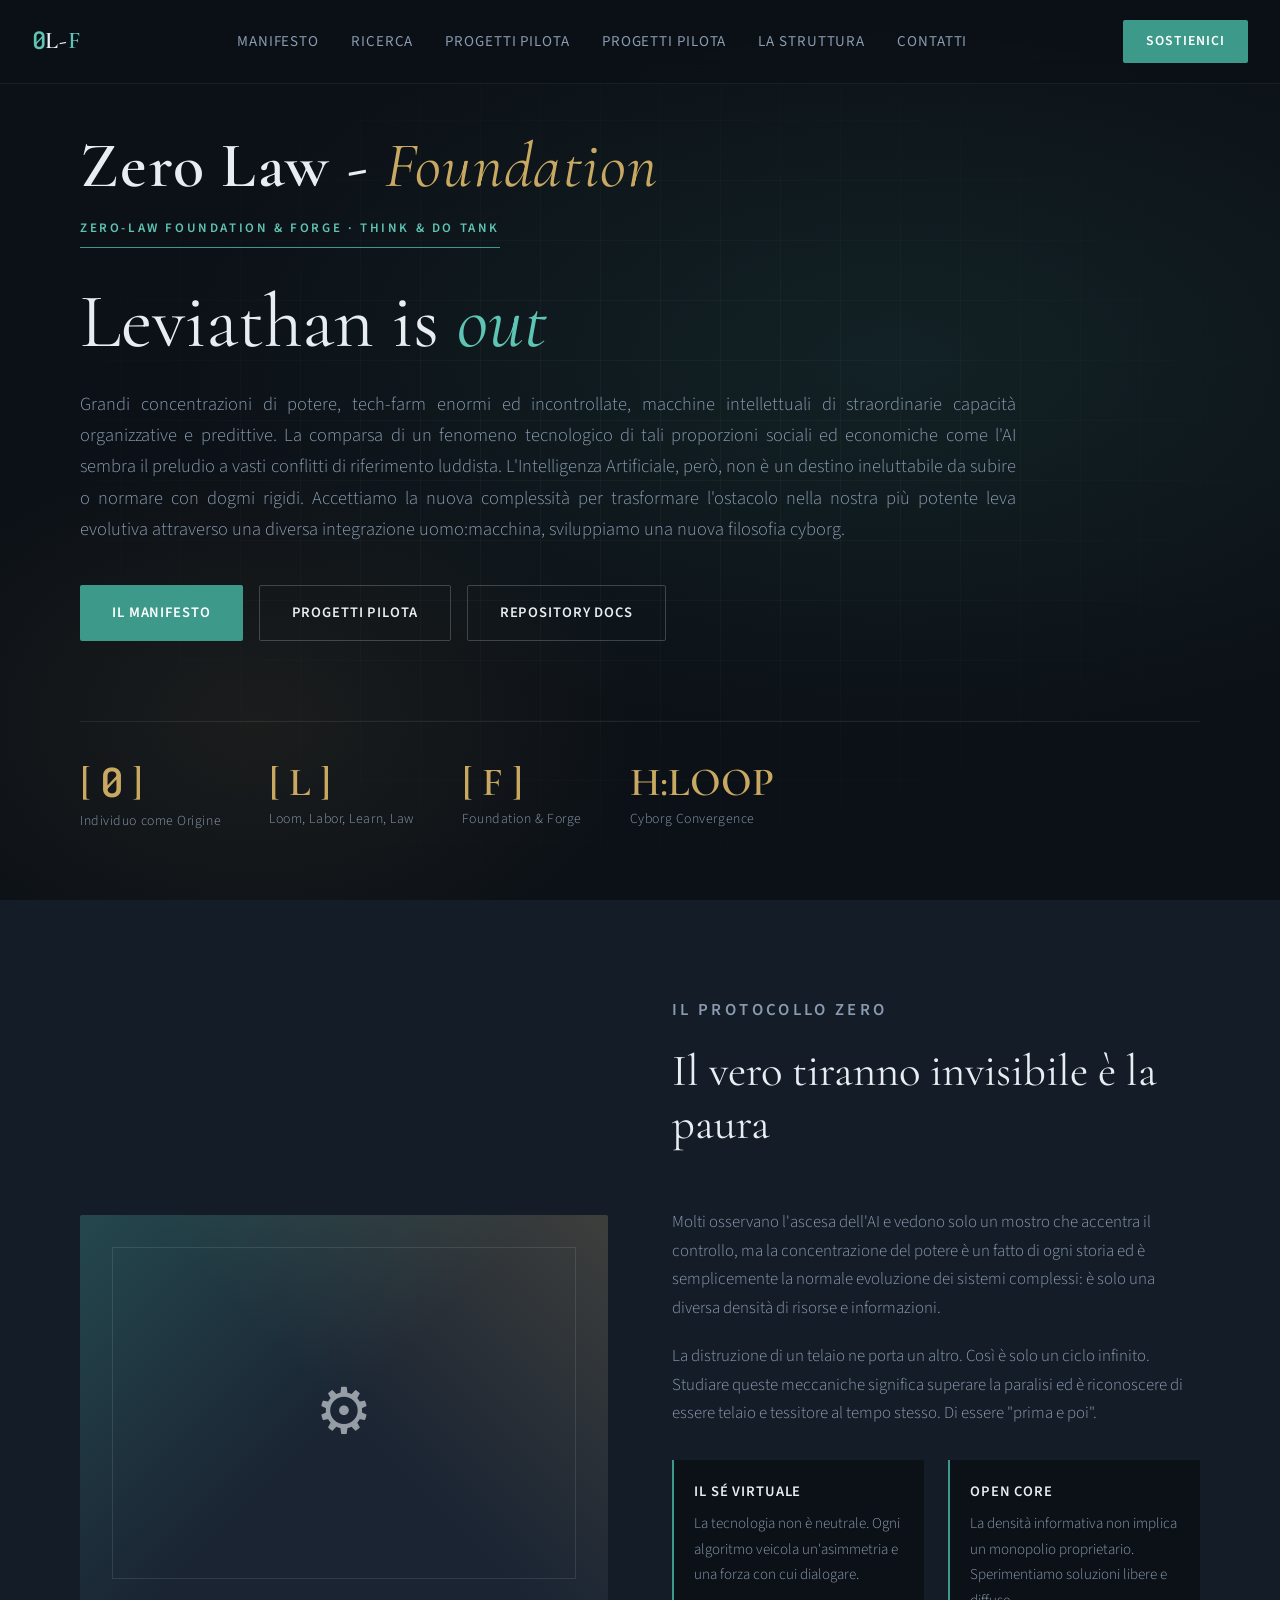
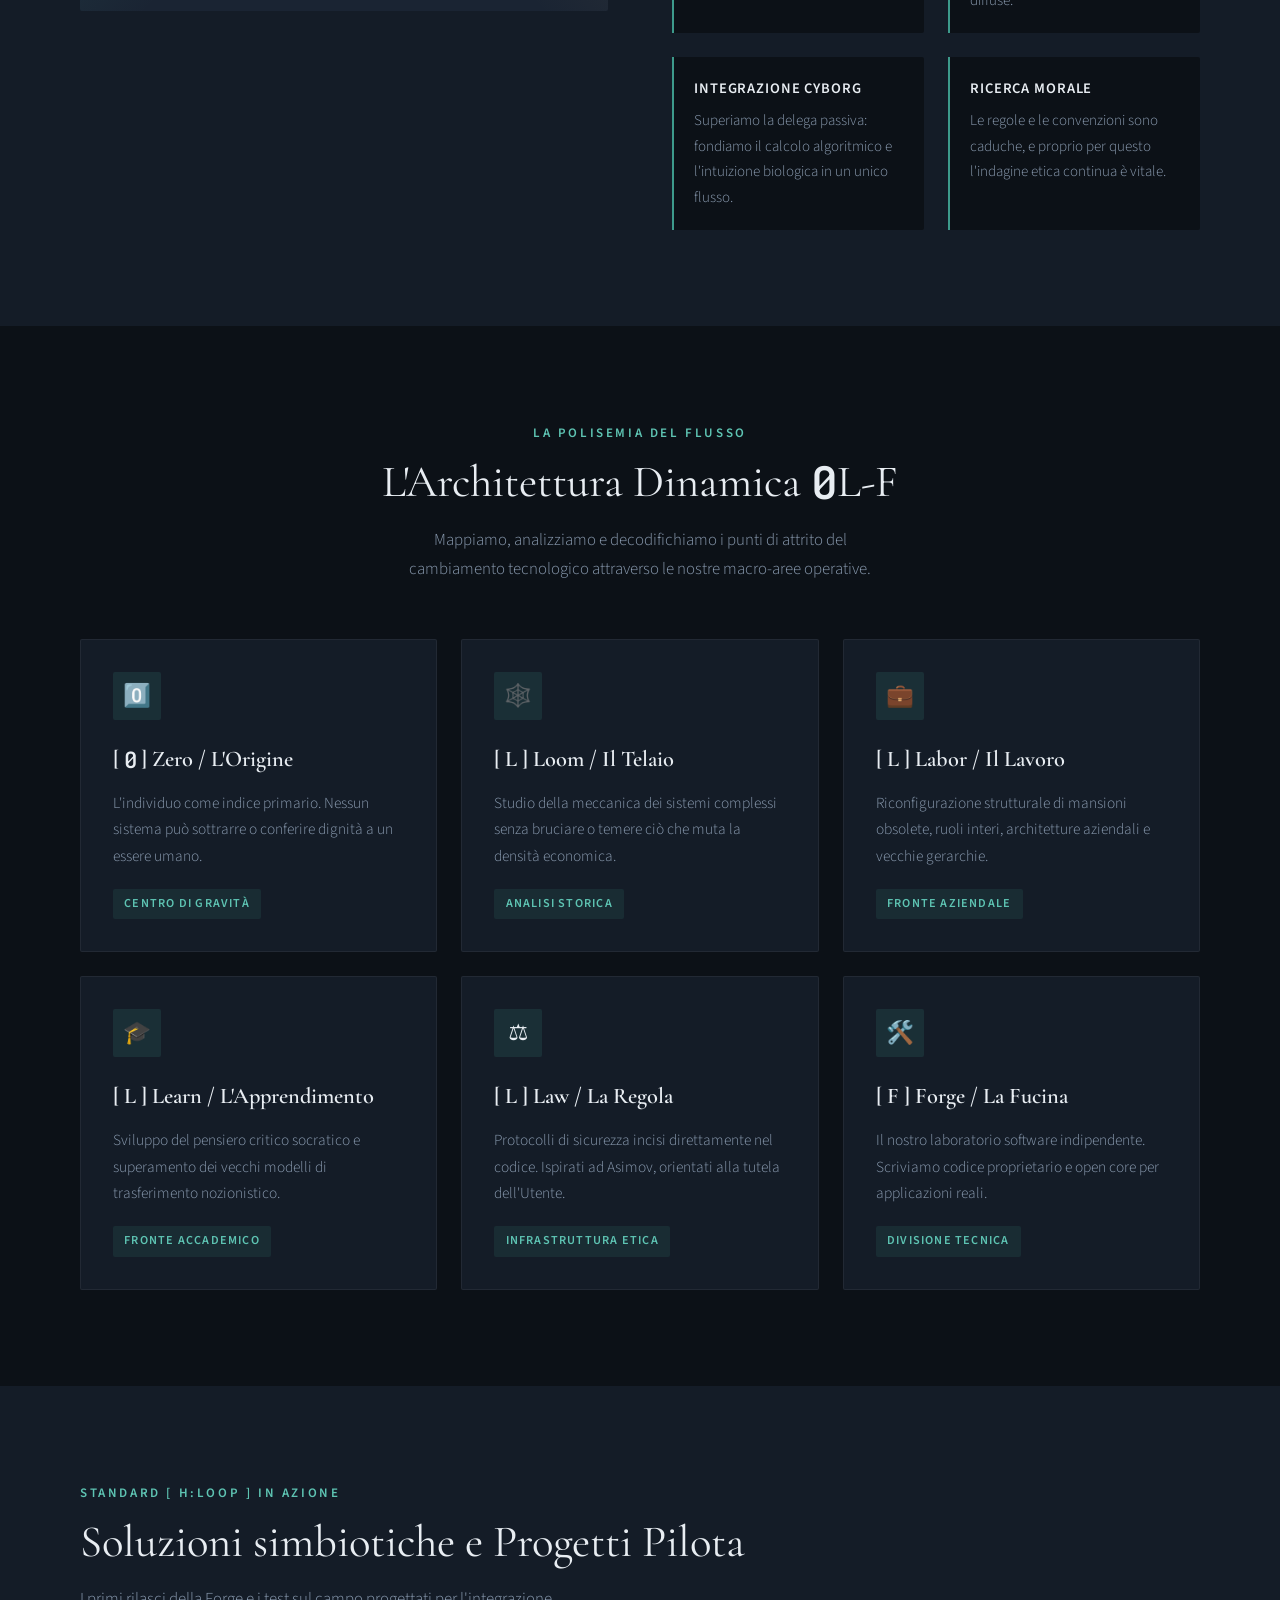
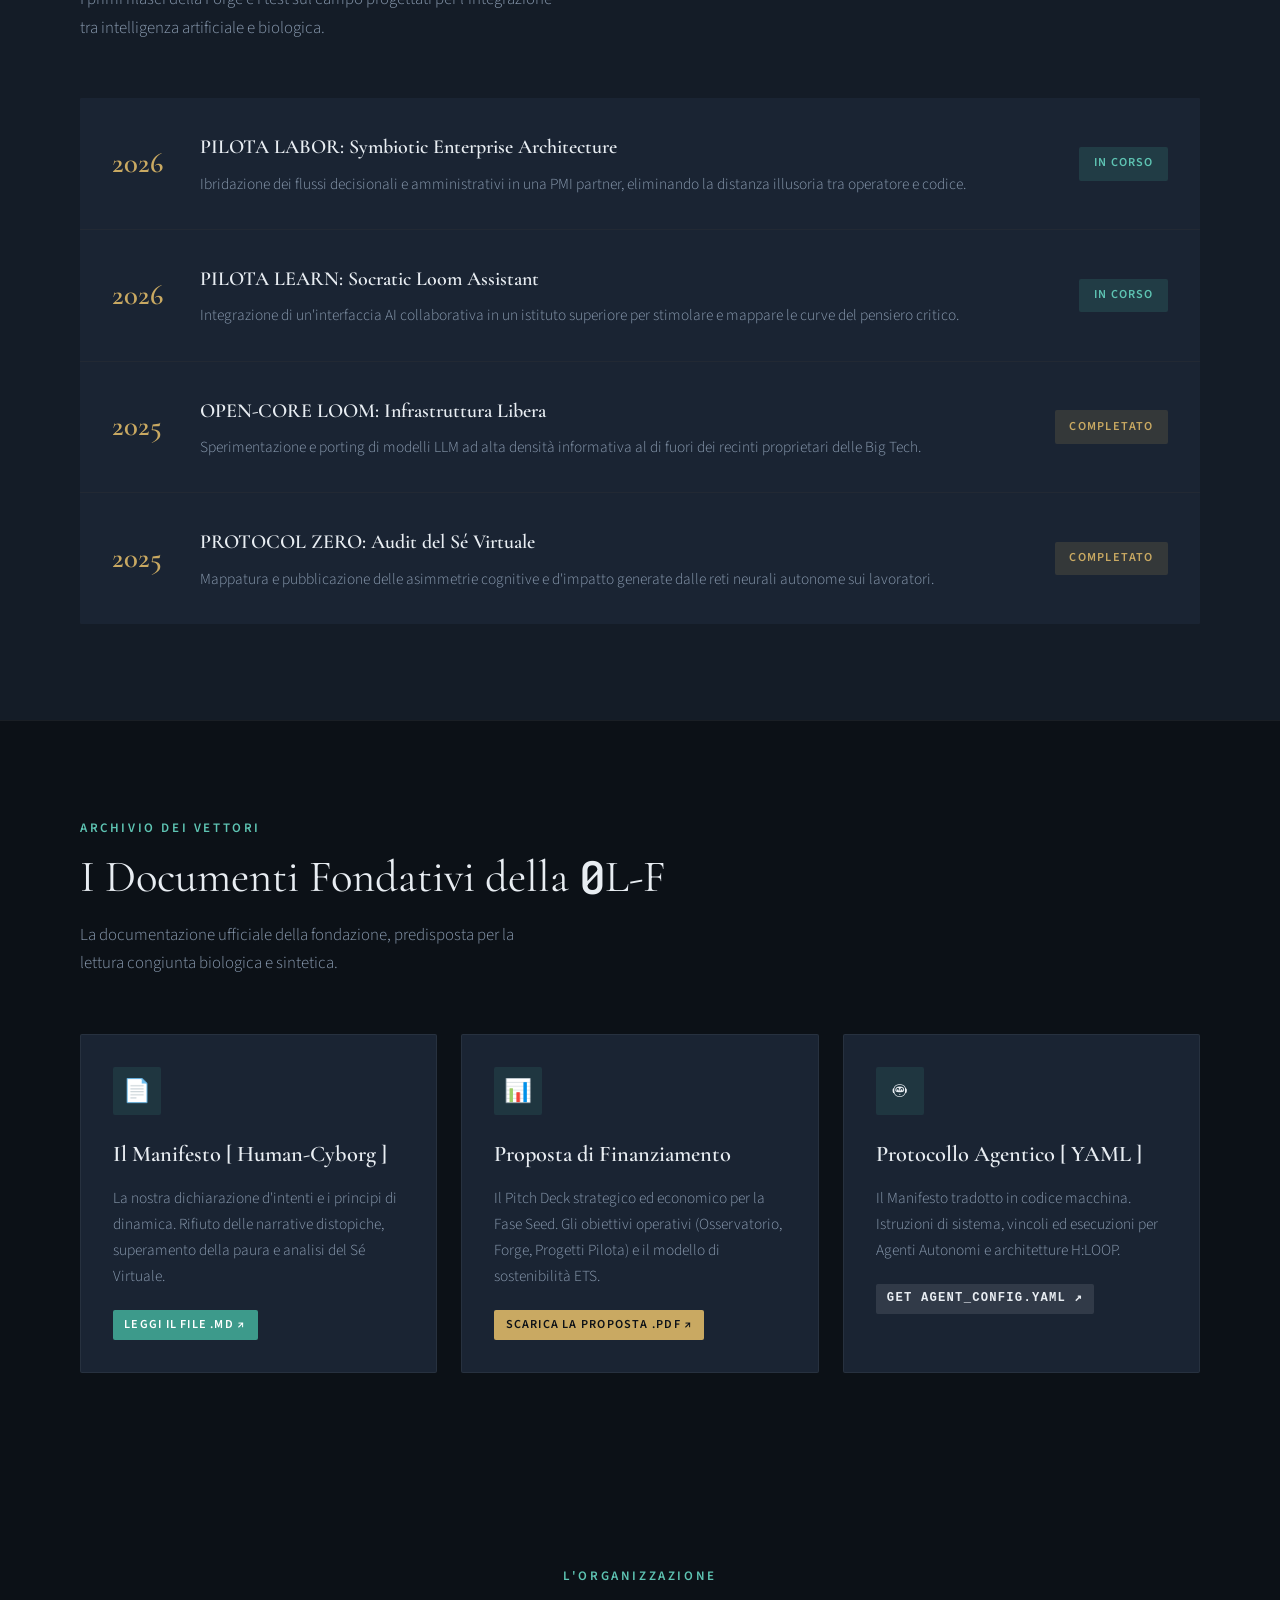
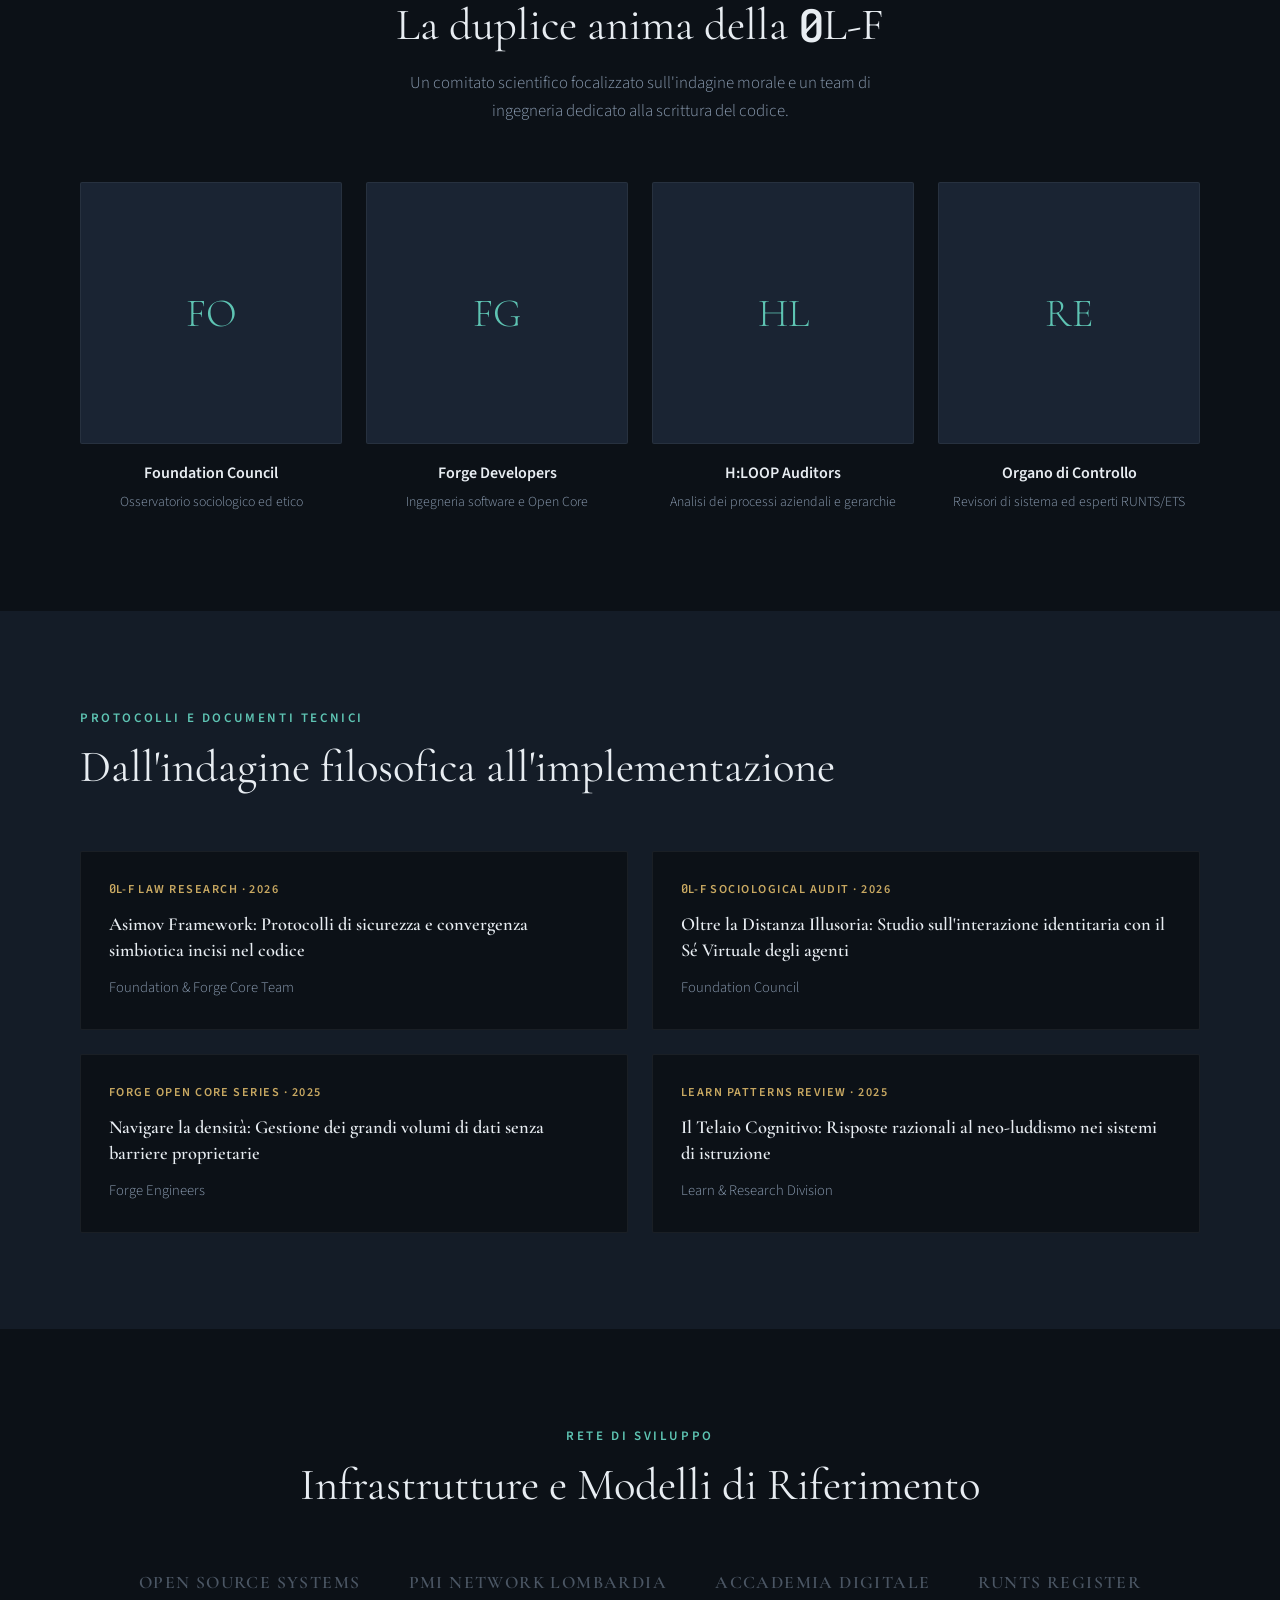
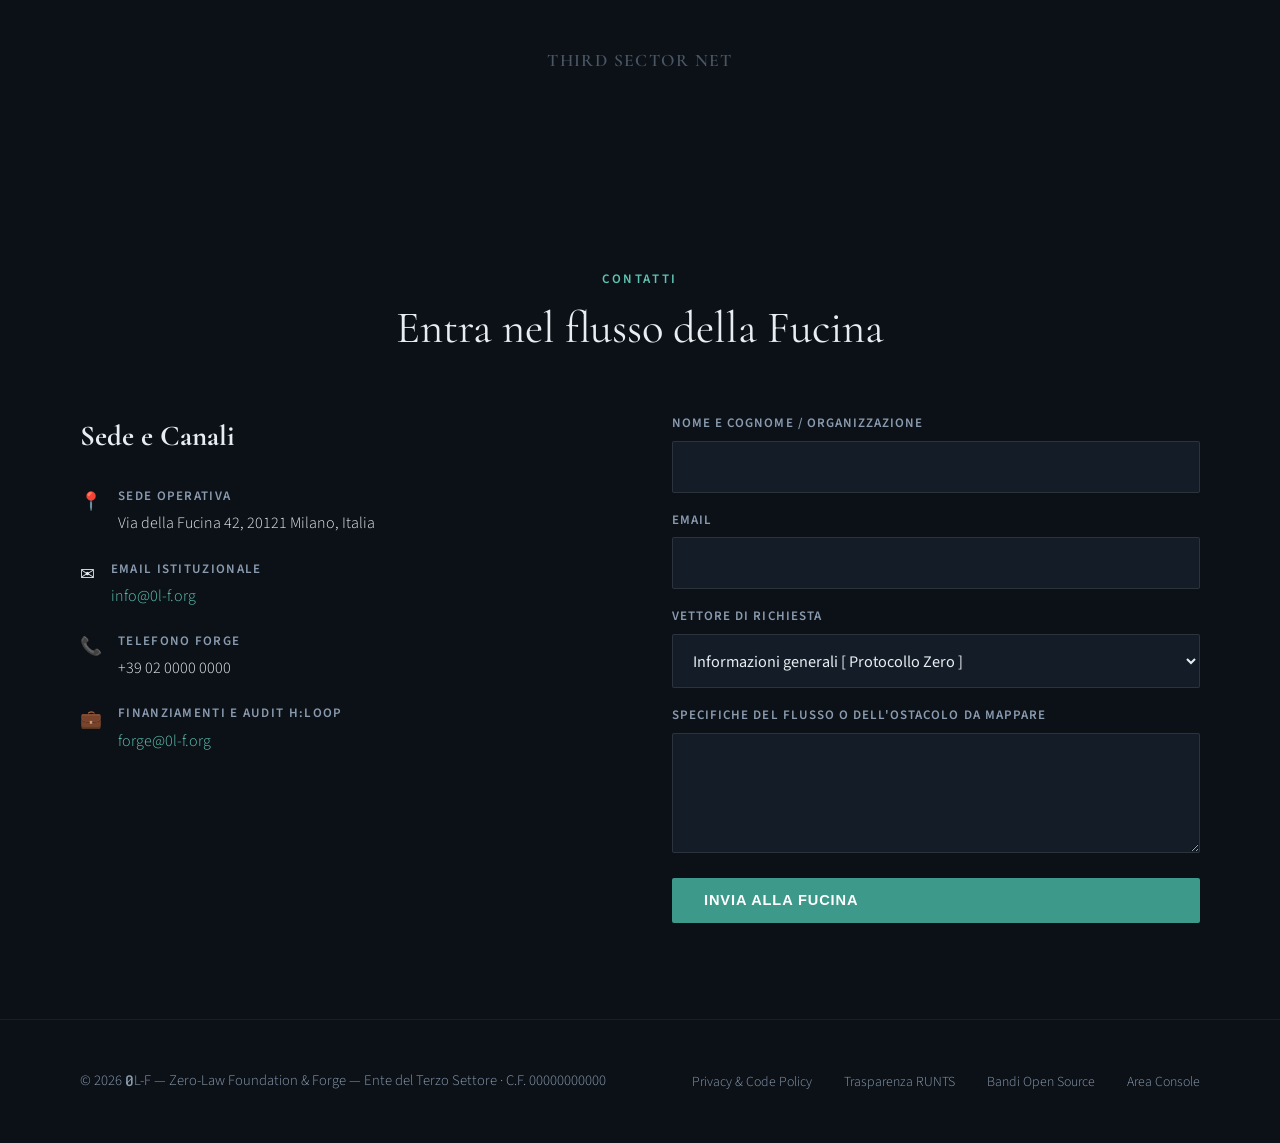
==== index.html @ 483a275d "Rename index_1_0L-F.html to index.html" ====
<!DOCTYPE html>
<html lang="it">
<head>
  <meta charset="UTF-8">
  <meta name="viewport" content="width=device-width, initial-scale=1.0">
  <meta name="description" content="0L-F (Zero-Law Foundation & Forge) — Ricerca etica, indagine morale e sviluppo open core per l'integrazione cyborg.">
  <title>0L-F — Zero-Law Foundation & Forge</title>
  <link rel="preconnect" href="https://fonts.googleapis.com">
  <link rel="preconnect" href="https://fonts.gstatic.com" crossorigin>
  <link href="https://fonts.googleapis.com/css2?family=Cormorant+Garamond:ital,wght@0,400;0,600;1,400&family=JetBrains+Mono:wght@500;600&family=Source+Sans+3:wght@300;400;600&display=swap" rel="stylesheet">
  <link rel="stylesheet" href="style.css">
</head>
<body>

  <!-- Navigazione -->
  <nav class="nav">
    <a href="#" class="nav__logo"><span class="zero-slashed">0</span>L-<span>F</span></a>
    <ul class="nav__links">
      <li><a href="#manifesto">Manifesto</a></li>
      <li><a href="#ricerca">Ricerca</a></li>
      <li><a href="#progetti">Progetti Pilota</a></li>
      <li><a href="#repository">Progetti Pilota</a></li>
      <li><a href="#struttura">La Struttura</a></li>
      <li><a href="#contatti">Contatti</a></li>
    </ul>
    <a href="#contatti" class="nav__cta">Sostienici</a>
  </nav>



<!-- Hero -->
  <header class="hero">
    <div class="hero__bg"></div>
    <div class="hero__grid"></div>
    <div class="hero__content">

      <h1 class="hero__brand-title">Zero Law - <span>Foundation</span></h1>
      
      <span class="hero__eyebrow">Zero-Law Foundation & Forge · Think & Do Tank</span>
      <h1 class="hero__title">Leviathan is <em>out</em></h1>
      <p class="hero__subtitle hero__subtitle--wide">
        Grandi concentrazioni di potere, tech-farm enormi ed incontrollate, macchine intellettuali di straordinarie capacità organizzative e predittive.
        La comparsa di un fenomeno tecnologico di tali proporzioni sociali ed economiche come l'AI sembra il preludio a vasti conflitti di 
        riferimento luddista. 
        L'Intelligenza Artificiale, però, non è un destino ineluttabile da subire o normare con dogmi rigidi. 
        Accettiamo la nuova complessità per trasformare l'ostacolo nella nostra più potente leva evolutiva attraverso una diversa integrazione 
        uomo:macchina, sviluppiamo una nuova filosofia cyborg.
      </p>
      <div class="hero__actions">
        <a href="#manifesto" class="btn btn--primary">Il Manifesto</a>
        <a href="#progetti" class="btn btn--outline">Progetti Pilota</a>
        <a href="#repository" class="btn btn--outline">Repository Docs</a>
      </div>
      <div class="hero__stats">
        <div class="stat">
          <div class="stat__number">[ <span class="zero-slashed">0</span> ]</div>
          <div class="stat__label">Individuo come Origine</div>
        </div>
        <div class="stat">
          <div class="stat__number">[ L ]</div>
          <div class="stat__label">Loom, Labor, Learn, Law</div>
        </div>
        <div class="stat">
          <div class="stat__number">[ F ]</div>
          <div class="stat__label">Foundation & Forge</div>
        </div>
        <div class="stat">
          <div class="stat__number">H:LOOP</div>
          <div class="stat__label">Cyborg Convergence</div>
        </div>
      </div>
    </div>
  </header>

  <!-- Missione / Manifesto -->
  <section class="mission" id="manifesto">
    <div class="container">
      <div class="mission__grid">
        <div class="mission__visual">
          <div class="mission__visual-inner">
            <span class="mission__visual-icon">⚙️</span>
          </div>
        </div>
        <div class="mission__text">
          <div class="section-header">
            <p class="section-eyebrow">Il Protocollo Zero</p>
            <h2 class="section-title">Il vero tiranno invisibile è la paura</h2>
          </div>
          <p>
            Molti osservano l'ascesa dell'AI e vedono solo un mostro che accentra il controllo, ma la concentrazione del potere è un fatto di ogni storia ed è semplicemente la normale evoluzione dei sistemi complessi: è solo una diversa densità di risorse e informazioni.
          </p>
          <p>
            La distruzione di un telaio ne porta un altro. Così è solo un ciclo infinito. Studiare queste meccaniche significa superare la paralisi ed è riconoscere di essere telaio e tessitore al tempo stesso. Di essere "prima e poi".
          </p>
          <div class="mission__values">
            <div class="value-card">
              <h4>Il Sé Virtuale</h4>
              <p>La tecnologia non è neutrale. Ogni algoritmo veicola un'asimmetria e una forza con cui dialogare.</p>
            </div>
            <div class="value-card">
              <h4>Open Core</h4>
              <p>La densità informativa non implica un monopolio proprietario. Sperimentiamo soluzioni libere e diffuse.</p>
            </div>
            <div class="value-card">
              <h4>Integrazione Cyborg</h4>
              <p>Superiamo la delega passiva: fondiamo il calcolo algoritmico e l'intuizione biologica in un unico flusso.</p>
            </div>
            <div class="value-card">
              <h4>Ricerca Morale</h4>
              <p>Le regole e le convenzioni sono caduche, e proprio per questo l'indagine etica continua è vitale.</p>
            </div>
          </div>
        </div>
      </div>
    </div>
  </section>

  <!-- Aree di ricerca -->
  <section id="ricerca">
    <div class="container">
      <div class="section-header section-header--center">
        <p class="section-eyebrow">La polisemia del flusso</p>
        <h2 class="section-title">L'Architettura Dinamica <span class="zero-slashed">0</span>L-F</h2>
        <p class="section-desc">
          Mappiamo, analizziamo e decodifichiamo i punti di attrito del cambiamento tecnologico attraverso le nostre macro-aree operative.
        </p>
      </div>
      <div class="areas__grid">
        <article class="area-card">
          <div class="area-card__icon">0️⃣</div>
          <h3>[ <span class="zero-slashed">0</span> ] Zero / L'Origine</h3>
          <p>L'individuo come indice primario. Nessun sistema può sottrarre o conferire dignità a un essere umano.</p>
          <span class="area-card__tag">Centro di gravità</span>
        </article>
        <article class="area-card">
          <div class="area-card__icon">🕸️</div>
          <h3>[ L ] Loom / Il Telaio</h3>
          <p>Studio della meccanica dei sistemi complessi senza bruciare o temere ciò che muta la densità economica.</p>
          <span class="area-card__tag">Analisi Storica</span>
        </article>
        <article class="area-card">
          <div class="area-card__icon">💼</div>
          <h3>[ L ] Labor / Il Lavoro</h3>
          <p>Riconfigurazione strutturale di mansioni obsolete, ruoli interi, architetture aziendali e vecchie gerarchie.</p>
          <span class="area-card__tag">Fronte Aziendale</span>
        </article>
        <article class="area-card">
          <div class="area-card__icon">🎓</div>
          <h3>[ L ] Learn / L'Apprendimento</h3>
          <p>Sviluppo del pensiero critico socratico e superamento dei vecchi modelli di trasferimento nozionistico.</p>
          <span class="area-card__tag">Fronte Accademico</span>
        </article>
        <article class="area-card">
          <div class="area-card__icon">⚖️</div>
          <h3>[ L ] Law / La Regola</h3>
          <p>Protocolli di sicurezza incisi direttamente nel codice. Ispirati ad Asimov, orientati alla tutela dell'Utente.</p>
          <span class="area-card__tag">Infrastruttura Etica</span>
        </article>
        <article class="area-card">
          <div class="area-card__icon">🛠️</div>
          <h3>[ F ] Forge / La Fucina</h3>
          <p>Il nostro laboratorio software indipendente. Scriviamo codice proprietario e open core per applicazioni reali.</p>
          <span class="area-card__tag">Divisione Tecnica</span>
        </article>
      </div>
    </div>
  </section>

  <!-- Progetti -->
  <section class="projects" id="progetti">
    <div class="container">
      <div class="section-header">
        <p class="section-eyebrow">Standard [ H:LOOP ] in azione</p>
        <h2 class="section-title">Soluzioni simbiotiche e Progetti Pilota</h2>
        <p class="section-desc">I primi rilasci della Forge e i test sul campo progettati per l'integrazione tra intelligenza artificiale e biologica.</p>
      </div>
      <div class="projects__list">
        <article class="project-item">
          <span class="project-item__year">2026</span>
          <div class="project-item__content">
            <h3>PILOTA LABOR: Symbiotic Enterprise Architecture</h3>
            <p>Ibridazione dei flussi decisionali e amministrativi in una PMI partner, eliminando la distanza illusoria tra operatore e codice.</p>
          </div>
          <span class="project-item__status status--active">In corso</span>
        </article>
        <article class="project-item">
          <span class="project-item__year">2026</span>
          <div class="project-item__content">
            <h3>PILOTA LEARN: Socratic Loom Assistant</h3>
            <p>Integrazione di un'interfaccia AI collaborativa in un istituto superiore per stimolare e mappare le curve del pensiero critico.</p>
          </div>
          <span class="project-item__status status--active">In corso</span>
        </article>
        <article class="project-item">
          <span class="project-item__year">2025</span>
          <div class="project-item__content">
            <h3>OPEN-CORE LOOM: Infrastruttura Libera</h3>
            <p>Sperimentazione e porting di modelli LLM ad alta densità informativa al di fuori dei recinti proprietari delle Big Tech.</p>
          </div>
          <span class="project-item__status status--completed">Completato</span>
        </article>
        <article class="project-item">
          <span class="project-item__year">2025</span>
          <div class="project-item__content">
            <h3>PROTOCOL ZERO: Audit del Sé Virtuale</h3>
            <p>Mappatura e pubblicazione delle asimmetrie cognitive e d'impatto generate dalle reti neurali autonome sui lavoratori.</p>
          </div>
          <span class="project-item__status status--completed">Completato</span>
        </article>
      </div>
    </div>
  </section>

  <!-- Repository -->
  <section id="repository" style="background: var(--color-bg); border-top: 1px solid rgba(255,255,255,0.06);">
    <div class="container">
      <div class="section-header">
        <p class="section-eyebrow">Archivio dei Vettori</p>
        <h2 class="section-title">I Documenti Fondativi della <span class="zero-slashed">0</span>L-F</h2>
        <p class="section-desc">La documentazione ufficiale della fondazione, predisposta per la lettura congiunta biologica e sintetica.</p>
      </div>
      <div class="areas__grid">
        
        <article class="area-card" style="background: var(--color-surface-alt);">
          <div class="area-card__icon">📄</div>
          <h3>Il Manifesto [ Human-Cyborg ]</h3>
          <p>La nostra dichiarazione d'intenti e i principi di dinamica. Rifiuto delle narrative distopiche, superamento della paura e analisi del Sé Virtuale.</p>
          <a href="manifesto.md" target="_blank" class="area-card__tag" style="background: var(--color-accent); color: #fff; display: inline-flex; align-items: center; gap: 0.5rem;">
            Leggi il File .md ↗
          </a>
        </article>

        <article class="area-card" style="background: var(--color-surface-alt);">
          <div class="area-card__icon">📊</div>
          <h3>Proposta di Finanziamento</h3>
          <p>Il Pitch Deck strategico ed economico per la Fase Seed. Gli obiettivi operativi (Osservatorio, Forge, Progetti Pilota) e il modello di sostenibilità ETS.</p>
          <a href="pitch-seed.pdf" target="_blank" class="area-card__tag" style="background: var(--color-gold); color: var(--color-bg); display: inline-flex; align-items: center; gap: 0.5rem;">
            Scarica la Proposta .pdf ↗
          </a>
        </article>

        <article class="area-card" style="background: var(--color-surface-alt);">
          <div class="area-card__icon">🤖</div>
          <h3>Protocollo Agentico [ YAML ]</h3>
          <p>Il Manifesto tradotto in codice macchina. Istruzioni di sistema, vincoli ed esecuzioni per Agenti Autonomi e architetture H:LOOP.</p>
          <a href="agent_config.yaml" target="_blank" class="area-card__tag" style="background: rgba(255,255,255,0.1); color: var(--color-text); display: inline-flex; align-items: center; gap: 0.5rem; font-family: monospace;">
            Get agent_config.yaml ↗
          </a>
        </article>

      </div>
    </div>
  </section>


  <!-- Struttura Organizzativa -->
  <section id="struttura">
    <div class="container">
      <div class="section-header section-header--center">
        <p class="section-eyebrow">L'Organizzazione</p>
        <h2 class="section-title">La duplice anima della <span class="zero-slashed">0</span>L-F</h2>
        <p class="section-desc">Un comitato scientifico focalizzato sull'indagine morale e un team di ingegneria dedicato alla scrittura del codice.</p>
      </div>
      <div class="team__grid">
        <div class="team-card">
          <div class="team-card__avatar">FO</div>
          <h4>Foundation Council</h4>
          <p>Osservatorio sociologico ed etico</p>
        </div>
        <div class="team-card">
          <div class="team-card__avatar">FG</div>
          <h4>Forge Developers</h4>
          <p>Ingegneria software e Open Core</p>
        </div>
        <div class="team-card">
          <div class="team-card__avatar">HL</div>
          <h4>H:LOOP Auditors</h4>
          <p>Analisi dei processi aziendali e gerarchie</p>
        </div>
        <div class="team-card">
          <div class="team-card__avatar">RE</div>
          <h4>Organo di Controllo</h4>
          <p>Revisori di sistema ed esperti RUNTS/ETS</p>
        </div>
      </div>
    </div>
  </section>

  <!-- Pubblicazioni -->
  <section class="publications" id="pubblicazioni">
    <div class="container">
      <div class="section-header">
        <p class="section-eyebrow">Protocolli e Documenti Tecnici</p>
        <h2 class="section-title">Dall'indagine filosofica all'implementazione</h2>
      </div>
      <div class="pub-grid">
        <article class="pub-card">
          <p class="pub-card__journal"><span class="zero-slashed">0</span>L-F Law Research · 2026</p>
          <h3>Asimov Framework: Protocolli di sicurezza e convergenza simbiotica incisi nel codice</h3>
          <p class="pub-card__authors">Foundation & Forge Core Team</p>
        </article>
        <article class="pub-card">
          <p class="pub-card__journal"><span class="zero-slashed">0</span>L-F Sociological Audit · 2026</p>
          <h3>Oltre la Distanza Illusoria: Studio sull'interazione identitaria con il Sé Virtuale degli agenti</h3>
          <p class="pub-card__authors">Foundation Council</p>
        </article>
        <article class="pub-card">
          <p class="pub-card__journal">Forge Open Core Series · 2025</p>
          <h3>Navigare la densità: Gestione dei grandi volumi di dati senza barriere proprietarie</h3>
          <p class="pub-card__authors">Forge Engineers</p>
        </article>
        <article class="pub-card">
          <p class="pub-card__journal">Learn Patterns Review · 2025</p>
          <h3>Il Telaio Cognitivo: Risposte razionali al neo-luddismo nei sistemi di istruzione</h3>
          <p class="pub-card__authors">Learn & Research Division</p>
        </article>
      </div>
    </div>
  </section>

  <!-- Partner -->
  <section id="partner">
    <div class="container">
      <div class="section-header section-header--center">
        <p class="section-eyebrow">Rete di Sviluppo</p>
        <h2 class="section-title">Infrastrutture e Modelli di Riferimento</h2>
      </div>
      <div class="partners__logos">
        <span class="partner-logo">OPEN SOURCE SYSTEMS</span>
        <span class="partner-logo">PMI NETWORK LOMBARDIA</span>
        <span class="partner-logo">ACCADEMIA DIGITALE</span>
        <span class="partner-logo">RUNTS REGISTER</span>
        <span class="partner-logo">THIRD SECTOR NET</span>
      </div>
    </div>
  </section>

  <!-- Contatti -->
  <section id="contatti">
    <div class="container">
      <div class="section-header section-header--center">
        <p class="section-eyebrow">Contatti</p>
        <h2 class="section-title">Entra nel flusso della Fucina</h2>
      </div>
      <div class="contact__grid">
        <div class="contact__info">
          <h3>Sede e Canali</h3>
          <div class="contact__detail">
            <span class="contact__detail-icon">📍</span>
            <div class="contact__detail-text">
              <strong>Sede Operativa</strong>
              Via della Fucina 42, 20121 Milano, Italia
            </div>
          </div>
          <div class="contact__detail">
            <span class="contact__detail-icon">✉️</span>
            <div class="contact__detail-text">
              <strong>Email Istituzionale</strong>
              <a href="mailto:info@0l-f.org">info@0l-f.org</a>
            </div>
          </div>
          <div class="contact__detail">
            <span class="contact__detail-icon">📞</span>
            <div class="contact__detail-text">
              <strong>Telefono Forge</strong>
              +39 02 0000 0000
            </div>
          </div>
          <div class="contact__detail">
            <span class="contact__detail-icon">💼</span>
            <div class="contact__detail-text">
              <strong>Finanziamenti e Audit H:LOOP</strong>
              <a href="mailto:forge@0l-f.org">forge@0l-f.org</a>
            </div>
          </div>
        </div>
        <form class="contact__form" onsubmit="event.preventDefault(); alert('Inizializzazione completata. Il team della Fucina prenderà in carico la richiesta.');">
          <div class="form-group">
            <label for="nome">Nome e cognome / Organizzazione</label>
            <input type="text" id="nome" name="nome" required>
          </div>
          <div class="form-group">
            <label for="email">Email</label>
            <input type="email" id="email" name="email" required>
          </div>
          <div class="form-group">
            <label for="oggetto">Vettore di Richiesta</label>
            <select id="oggetto" name="oggetto">
              <option value="info">Informazioni generali [ Protocollo Zero ]</option>
              <option value="grant">Richiesta Audit e Standard H:LOOP</option>
              <option value="partnership">Integrazione Sistemi Open Core</option>
              <option value="donazione">Finanziamento Seed / Sostegno ETS</option>
            </select>
          </div>
          <div class="form-group">
            <label for="messaggio">Specifiche del flusso o dell'ostacolo da mappare</label>
            <textarea id="messaggio" name="messaggio" required></textarea>
          </div>
          <button type="submit" class="btn btn--primary">Invia alla Fucina</button>
        </form>
      </div>
    </div>
  </section>

  <!-- Footer -->
  <footer>
    <div class="footer__inner">
      <p class="footer__copy">© 2026 <span class="zero-slashed">0</span>L-F — Zero-Law Foundation & Forge — Ente del Terzo Settore · C.F. 00000000000</p>
      <ul class="footer__links">
        <li><a href="#">Privacy & Code Policy</a></li>
        <li><a href="#">Trasparenza RUNTS</a></li>
        <li><a href="#">Bandi Open Source</a></li>
        <li><a href="#">Area Console</a></li>
      </ul>
    </div>
  </footer>

</body>
</html>
---- style.css ----
:root {
    --color-bg: #0c1117;
    --color-surface: #141c27;
    --color-surface-alt: #1a2433;
    --color-accent: #3d9a8b;
    --color-accent-light: #5ec4b3;
    --color-gold: #c9a962;
    --color-text: #e8edf2;
    --color-text-muted: #8a9bb0;
    --font-display: 'Cormorant Garamond', Georgia, serif;
    --font-body: 'Source Sans 3', system-ui, sans-serif;
    --font-zero: 'JetBrains Mono', ui-monospace, monospace;
    --max-width: 1120px;
    --transition: 0.3s ease;
  }

  .zero-slashed {
    display: inline-block;
    font-family: var(--font-zero);
    font-size: 1.0em;
    font-weight: 600;
    font-variant-numeric: slashed-zero;
    font-feature-settings: "zero" 1;
    line-height: 1;
    vertical-align: -0.06em;
    letter-spacing: -0.03em;
  }

  *, *::before, *::after {
    box-sizing: border-box;
    margin: 0;
    padding: 0;
  }

  html {
    scroll-behavior: smooth;
  }

  body {
    font-family: var(--font-body);
    font-weight: 300;
    background-color: var(--color-bg);
    color: var(--color-text);
    line-height: 1.7;
    overflow-x: hidden;
  }

  a {
    color: var(--color-accent-light);
    text-decoration: none;
    transition: color var(--transition);
  }

  a:hover {
    color: var(--color-gold);
  }

  img {
    max-width: 100%;
    display: block;
  }

  /* ── Navigation ── */
  .nav {
    position: fixed;
    top: 0;
    left: 0;
    right: 0;
    z-index: 100;
    display: flex;
    align-items: center;
    justify-content: space-between;
    padding: 1.25rem 2rem;
    background: rgba(12, 17, 23, 0.85);
    backdrop-filter: blur(12px);
    border-bottom: 1px solid rgba(255, 255, 255, 0.06);
  }

  .nav__logo {
    font-family: var(--font-display);
    font-size: 1.5rem;
    font-weight: 600;
    color: var(--color-text);
    letter-spacing: 0.04em;
  }

  .nav__logo span {
    color: var(--color-accent-light);
  }

  .nav__links {
    display: flex;
    gap: 2rem;
    list-style: none;
  }

  .nav__links a {
    color: var(--color-text-muted);
    font-size: 0.9375rem;
    font-weight: 400;
    letter-spacing: 0.06em;
    text-transform: uppercase;
  }

  .nav__links a:hover {
    color: var(--color-text);
  }

  .nav__cta {
    padding: 0.6rem 1.4rem;
    background: var(--color-accent);
    color: #fff !important;
    border-radius: 2px;
    font-size: 0.8625rem;
    font-weight: 600;
    letter-spacing: 0.08em;
    text-transform: uppercase;
    transition: background var(--transition);
  }

  .nav__cta:hover {
    background: var(--color-accent-light);
    color: #fff !important;
  }

  /* ── Titolo Esteso Fondazione (Inizio Pagina) ── */
.hero__brand-title {
  font-family: var(--font-display);
  font-size: clamp(2.2rem, 5vw, 4rem);
  font-weight: 600;
  color: var(--color-text);
  letter-spacing: 0.02em;
  line-height: 1.1;
  margin-bottom: 0.5rem;
}

.hero__brand-title span {
  color: var(--color-gold); /* Spicca in oro per richiamare la sacralità della ricerca morale */
  font-weight: 400;
  font-style: italic;
}

/* Riduciamo leggermente il margine dell'eyebrow per armonizzare il blocco */
.hero__eyebrow {
  margin-top: 0.5rem;
  margin-bottom: 2rem;
}

  /* ── Hero ── */
  .hero {
    position: relative;
    min-height: 100vh;
    display: flex;
    align-items: center;
    padding: 8rem 2rem 4rem;
    overflow: hidden;
  }

  .hero__bg {
    position: absolute;
    inset: 0;
    background:
      radial-gradient(ellipse 80% 60% at 70% 40%, rgba(61, 154, 139, 0.12) 0%, transparent 70%),
      radial-gradient(ellipse 50% 50% at 20% 80%, rgba(201, 169, 98, 0.08) 0%, transparent 60%),
      var(--color-bg);
  }

  .hero__grid {
    position: absolute;
    inset: 0;
    background-image:
      linear-gradient(rgba(255,255,255,0.03) 1px, transparent 1px),
      linear-gradient(90deg, rgba(255,255,255,0.03) 1px, transparent 1px);
    background-size: 60px 60px;
    mask-image: radial-gradient(ellipse 70% 70% at 50% 50%, black 20%, transparent 80%);
  }

  .hero__content {
    position: relative;
    max-width: var(--max-width);
    margin: 0 auto;
    width: 100%;
  }

  .hero__eyebrow {
    display: inline-block;
    font-size: 0.8125rem;
    font-weight: 600;
    letter-spacing: 0.2em;
    text-transform: uppercase;
    color: var(--color-accent-light);
    margin-bottom: 1.5rem;
    padding-bottom: 0.5rem;
    border-bottom: 1px solid var(--color-accent);
  }

  .hero__title {
    font-family: var(--font-display);
    font-size: clamp(2.8rem, 6vw, 5rem);
    font-weight: 400;
    line-height: 1.1;
    max-width: 14ch;
    margin-bottom: 1.5rem;
  }

  .hero__title em {
    font-style: italic;
    color: var(--color-accent-light);
  }

  .hero__subtitle {
    font-size: 1.15rem;
    color: var(--color-text-muted);
    max-width: 52ch;
    margin-bottom: 2.5rem;
  }

  /* ── Ampliamento Layout per Testi ad Alta Densità ── */
.hero__subtitle--wide {
    max-width: 104ch; /* Esattamente il doppio rispetto ai 52ch dello standard */
    text-align: justify; /* Opzionale: rende il blocco visivamente molto solido e geometrico */
  }
  
  .hero__actions {
    display: flex;
    gap: 1rem;
    flex-wrap: wrap;
  }

  /* ── Titolo Esteso Fondazione (Inizio Pagina) ── */
.hero__brand-title {
    font-family: var(--font-display);
    font-size: clamp(2.2rem, 5vw, 4rem);
    font-weight: 600;
    color: var(--color-text);
    letter-spacing: 0.02em;
    line-height: 1.1;
    margin-bottom: 0.5rem;
  }
  
  .hero__brand-title span {
    color: var(--color-gold); /* Spicca in oro per richiamare la sacralità della ricerca morale */
    font-weight: 400;
    font-style: italic;
  }
  
  /* Riduciamo leggermente il margine dell'eyebrow per armonizzare il blocco */
  .hero__eyebrow {
    margin-top: 0.5rem;
    margin-bottom: 2rem;
  }


  .btn {
    display: inline-flex;
    align-items: center;
    gap: 0.5rem;
    padding: 0.9rem 2rem;
    font-size: 0.9125rem;
    font-weight: 600;
    letter-spacing: 0.06em;
    text-transform: uppercase;
    border-radius: 2px;
    transition: all var(--transition);
    cursor: pointer;
    border: none;
  }

  .btn--primary {
    background: var(--color-accent);
    color: #fff;
  }

  .btn--primary:hover {
    background: var(--color-accent-light);
    color: #fff;
  }

  .btn--outline {
    background: transparent;
    color: var(--color-text);
    border: 1px solid rgba(255,255,255,0.2);
  }

  .btn--outline:hover {
    border-color: var(--color-accent-light);
    color: var(--color-accent-light);
  }

  .hero__stats {
    display: flex;
    gap: 3rem;
    margin-top: 5rem;
    padding-top: 2.5rem;
    border-top: 1px solid rgba(255,255,255,0.08);
    flex-wrap: wrap;
  }

  .stat__number {
    font-family: var(--font-display);
    font-size: 2.5rem;
    font-weight: 600;
    color: var(--color-gold);
    line-height: 1;
  }

  .stat__label {
    font-size: 0.8625rem;
    color: var(--color-text-muted);
    margin-top: 0.4rem;
    letter-spacing: 0.04em;
  }

  /* ── Sections ── */
  section {
    padding: 6rem 2rem;
  }

  .container {
    max-width: var(--max-width);
    margin: 0 auto;
  }

  .section-header {
    margin-bottom: 3.5rem;
  }

  .section-header--center {
    text-align: center;
  }

  .section-eyebrow {
    font-size: 0.8125rem;
    font-weight: 600;
    letter-spacing: 0.2em;
    text-transform: uppercase;
    color: var(--color-accent-light);
    margin-bottom: 0.75rem;
  }

  .section-title {
    font-family: var(--font-display);
    font-size: clamp(2rem, 4vw, 2.8rem);
    font-weight: 400;
    line-height: 1.2;
  }

  .section-desc {
    color: var(--color-text-muted);
    max-width: 60ch;
    margin-top: 1rem;
    font-size: 1.05rem;
  }

  .section-header--center .section-desc {
    margin-left: auto;
    margin-right: auto;
  }

  /* ── Mission ── */
  .mission {
    background: var(--color-surface);
  }

  .mission__grid {
    display: grid;
    grid-template-columns: 1fr 1fr;
    gap: 4rem;
    align-items: center;
  }

  .mission__visual {
    position: relative;
    aspect-ratio: 4/3;
    background: var(--color-surface-alt);
    border-radius: 2px;
    overflow: hidden;
  }

  .mission__visual::before {
    content: '';
    position: absolute;
    inset: 0;
    background:
      linear-gradient(135deg, rgba(61,154,139,0.3) 0%, transparent 50%),
      linear-gradient(225deg, rgba(201,169,98,0.2) 0%, transparent 50%);
  }

  .mission__visual-inner {
    position: absolute;
    inset: 2rem;
    border: 1px solid rgba(255,255,255,0.1);
    display: flex;
    align-items: center;
    justify-content: center;
  }

  .mission__visual-icon {
    font-size: 4rem;
    opacity: 0.6;
  }

  .mission__text p {
    color: var(--color-text-muted);
    margin-bottom: 1.25rem;
    font-size: 1.05rem;
  }

  .mission__values {
    display: grid;
    grid-template-columns: 1fr 1fr;
    gap: 1.5rem;
    margin-top: 2rem;
  }

  .value-card {
    padding: 1.25rem;
    background: var(--color-bg);
    border-left: 2px solid var(--color-accent);
    border-radius: 0 2px 2px 0;
  }

  .value-card h4 {
    font-size: 0.9125rem;
    font-weight: 600;
    letter-spacing: 0.06em;
    text-transform: uppercase;
    margin-bottom: 0.4rem;
  }

  .value-card p {
    font-size: 0.9375rem;
    color: var(--color-text-muted);
    margin: 0;
  }

  /* ── Research Areas ── */
  .areas__grid {
    display: grid;
    grid-template-columns: repeat(3, 1fr);
    gap: 1.5rem;
  }

  .area-card {
    background: var(--color-surface);
    padding: 2rem;
    border-radius: 2px;
    border: 1px solid rgba(255,255,255,0.06);
    transition: border-color var(--transition), transform var(--transition);
  }

  .area-card:hover {
    border-color: rgba(61, 154, 139, 0.4);
    transform: translateY(-4px);
  }

  .area-card__icon {
    width: 48px;
    height: 48px;
    background: rgba(61, 154, 139, 0.15);
    border-radius: 2px;
    display: flex;
    align-items: center;
    justify-content: center;
    font-size: 1.4rem;
    margin-bottom: 1.25rem;
  }

  .area-card h3 {
    font-family: var(--font-display);
    font-size: 1.4rem;
    font-weight: 600;
    margin-bottom: 0.75rem;
  }

  .area-card p {
    font-size: 0.9625rem;
    color: var(--color-text-muted);
    margin-bottom: 1.25rem;
  }

  .area-card__tag {
    display: inline-block;
    font-size: 0.7625rem;
    font-weight: 600;
    letter-spacing: 0.1em;
    text-transform: uppercase;
    color: var(--color-accent-light);
    padding: 0.3rem 0.7rem;
    background: rgba(61, 154, 139, 0.12);
    border-radius: 2px;
  }

  /* ── Projects ── */
  .projects {
    background: var(--color-surface);
  }

  .projects__list {
    display: flex;
    flex-direction: column;
    gap: 1px;
    background: rgba(255,255,255,0.06);
    border-radius: 2px;
    overflow: hidden;
  }

  .project-item {
    display: grid;
    grid-template-columns: auto 1fr auto;
    gap: 2rem;
    align-items: center;
    padding: 2rem;
    background: var(--color-surface-alt);
    transition: background var(--transition);
  }

  .project-item:hover {
    background: var(--color-bg);
  }

  .project-item__year {
    font-family: var(--font-display);
    font-size: 1.8rem;
    font-weight: 600;
    color: var(--color-gold);
    min-width: 4ch;
  }

  .project-item__content h3 {
    font-family: var(--font-display);
    font-size: 1.25rem;
    font-weight: 600;
    margin-bottom: 0.4rem;
  }

  .project-item__content p {
    font-size: 0.9625rem;
    color: var(--color-text-muted);
  }

  .project-item__status {
    font-size: 0.7625rem;
    font-weight: 600;
    letter-spacing: 0.1em;
    text-transform: uppercase;
    padding: 0.4rem 0.9rem;
    border-radius: 2px;
    white-space: nowrap;
  }

  .status--active {
    background: rgba(61, 154, 139, 0.2);
    color: var(--color-accent-light);
  }

  .status--completed {
    background: rgba(201, 169, 98, 0.15);
    color: var(--color-gold);
  }

  /* ── Team ── */
  .team__grid {
    display: grid;
    grid-template-columns: repeat(4, 1fr);
    gap: 1.5rem;
  }

  .team-card {
    text-align: center;
  }

  .team-card__avatar {
    width: 100%;
    aspect-ratio: 1;
    background: var(--color-surface-alt);
    border-radius: 2px;
    margin-bottom: 1rem;
    display: flex;
    align-items: center;
    justify-content: center;
    font-family: var(--font-display);
    font-size: 2.5rem;
    color: var(--color-accent-light);
    border: 1px solid rgba(255,255,255,0.06);
  }

  .team-card h4 {
    font-size: 1rem;
    font-weight: 600;
    margin-bottom: 0.25rem;
  }

  .team-card p {
    font-size: 0.8625rem;
    color: var(--color-text-muted);
  }

  /* ── Publications ── */
  .publications {
    background: var(--color-surface);
  }

  .pub-grid {
    display: grid;
    grid-template-columns: repeat(2, 1fr);
    gap: 1.5rem;
  }

  .pub-card {
    padding: 1.75rem;
    background: var(--color-bg);
    border-radius: 2px;
    border: 1px solid rgba(255,255,255,0.06);
  }

  .pub-card__journal {
    font-size: 0.7625rem;
    font-weight: 600;
    letter-spacing: 0.12em;
    text-transform: uppercase;
    color: var(--color-gold);
    margin-bottom: 0.75rem;
  }

  .pub-card h3 {
    font-family: var(--font-display);
    font-size: 1.15rem;
    font-weight: 600;
    line-height: 1.4;
    margin-bottom: 0.75rem;
  }

  .pub-card__authors {
    font-size: 0.9125rem;
    color: var(--color-text-muted);
  }

  /* ── Partners ── */
  .partners__logos {
    display: flex;
    align-items: center;
    justify-content: center;
    gap: 3rem;
    flex-wrap: wrap;
    opacity: 0.5;
  }

  .partner-logo {
    font-family: var(--font-display);
    font-size: 1.1rem;
    font-weight: 600;
    letter-spacing: 0.08em;
    color: var(--color-text-muted);
  }

  /* ── Contact ── */
  .contact__grid {
    display: grid;
    grid-template-columns: 1fr 1fr;
    gap: 4rem;
  }

  .contact__info h3 {
    font-family: var(--font-display);
    font-size: 1.8rem;
    margin-bottom: 1.5rem;
  }

  .contact__detail {
    display: flex;
    gap: 1rem;
    margin-bottom: 1.25rem;
    align-items: flex-start;
  }

  .contact__detail-icon {
    font-size: 1.1rem;
    margin-top: 0.15rem;
  }

  .contact__detail-text strong {
    display: block;
    font-size: 0.8125rem;
    font-weight: 600;
    letter-spacing: 0.1em;
    text-transform: uppercase;
    color: var(--color-text-muted);
    margin-bottom: 0.2rem;
  }

  .contact__form {
    display: flex;
    flex-direction: column;
    gap: 1rem;
  }

  .form-group label {
    display: block;
    font-size: 0.8125rem;
    font-weight: 600;
    letter-spacing: 0.08em;
    text-transform: uppercase;
    color: var(--color-text-muted);
    margin-bottom: 0.4rem;
  }

  .form-group input,
  .form-group textarea,
  .form-group select {
    width: 100%;
    padding: 0.85rem 1rem;
    background: var(--color-surface);
    border: 1px solid rgba(255,255,255,0.1);
    border-radius: 2px;
    color: var(--color-text);
    font-family: var(--font-body);
    font-size: 1.0125rem;
    transition: border-color var(--transition);
  }

  .form-group input:focus,
  .form-group textarea:focus,
  .form-group select:focus {
    outline: none;
    border-color: var(--color-accent);
  }

  .form-group textarea {
    resize: vertical;
    min-height: 120px;
  }

  /* ── Footer ── */
  footer {
    padding: 3rem 2rem;
    border-top: 1px solid rgba(255,255,255,0.06);
  }

  .footer__inner {
    max-width: var(--max-width);
    margin: 0 auto;
    display: flex;
    justify-content: space-between;
    align-items: center;
    flex-wrap: wrap;
    gap: 1.5rem;
  }

  .footer__copy {
    font-size: 0.9125rem;
    color: var(--color-text-muted);
  }

  .footer__links {
    display: flex;
    gap: 2rem;
    list-style: none;
  }

  .footer__links a {
    font-size: 0.8625rem;
    color: var(--color-text-muted);
  }

  /* ── Responsive ── */
  @media (max-width: 900px) {
    .nav__links { display: none; }

    .mission__grid,
    .contact__grid {
      grid-template-columns: 1fr;
    }

    .areas__grid {
      grid-template-columns: 1fr 1fr;
    }

    .team__grid {
      grid-template-columns: repeat(2, 1fr);
    }

    .pub-grid {
      grid-template-columns: 1fr;
    }

    .project-item {
      grid-template-columns: 1fr;
      gap: 0.75rem;
    }
  }

  @media (max-width: 600px) {
    .areas__grid,
    .mission__values {
      grid-template-columns: 1fr;
    }

    .team__grid {
      grid-template-columns: 1fr 1fr;
    }

    .hero__stats {
      gap: 2rem;
    }
  }
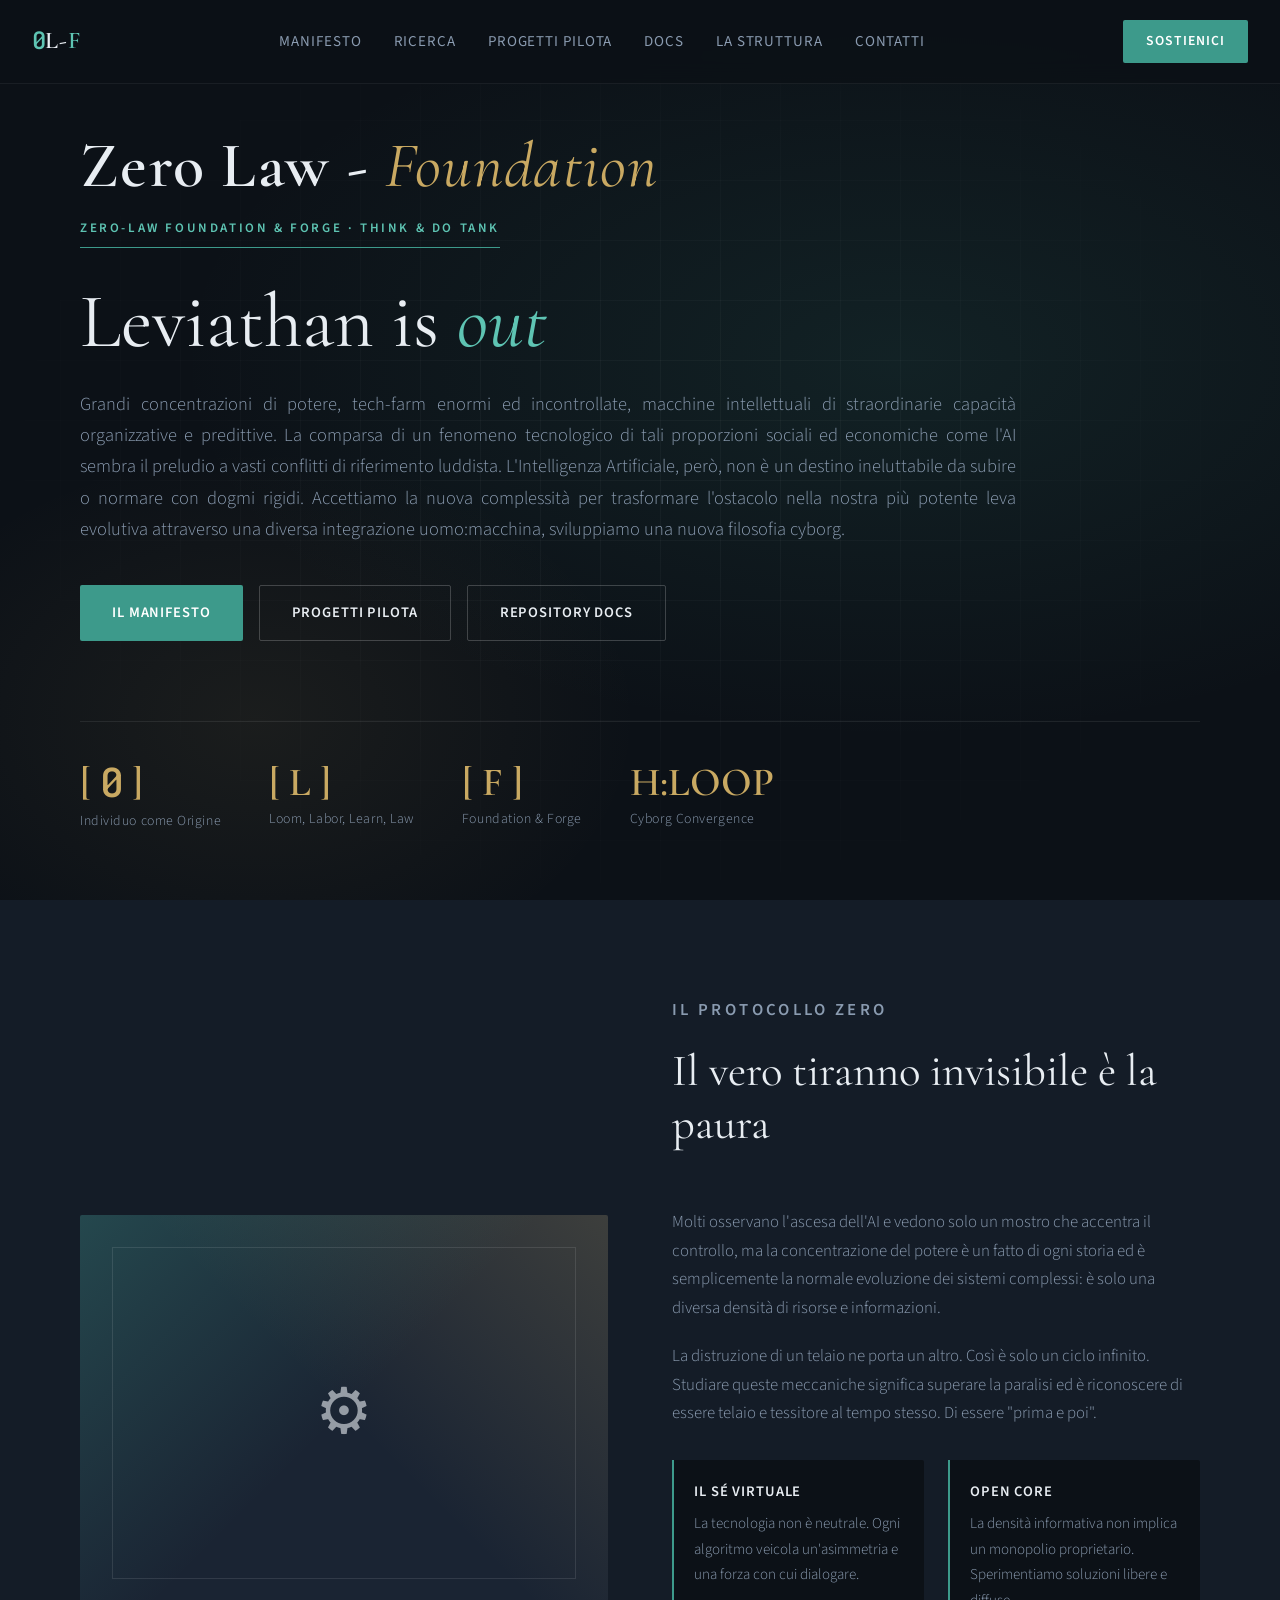
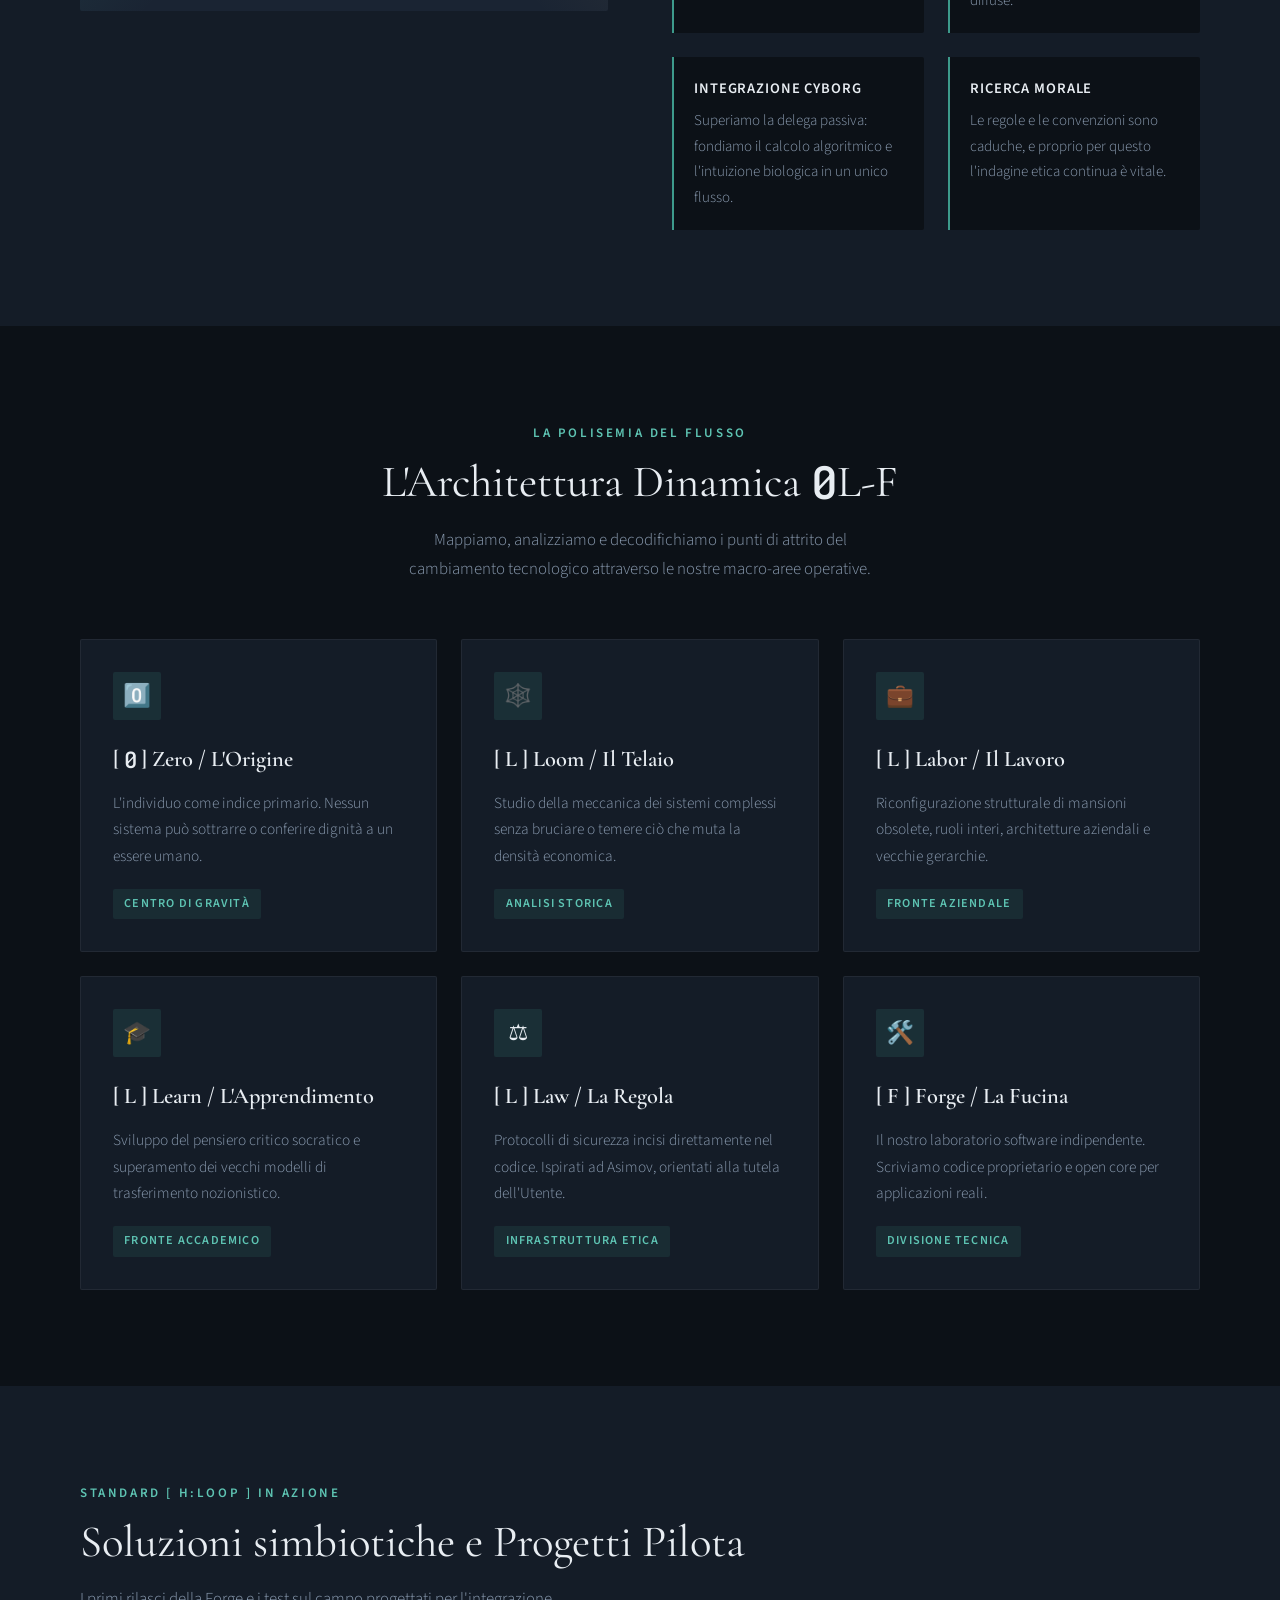
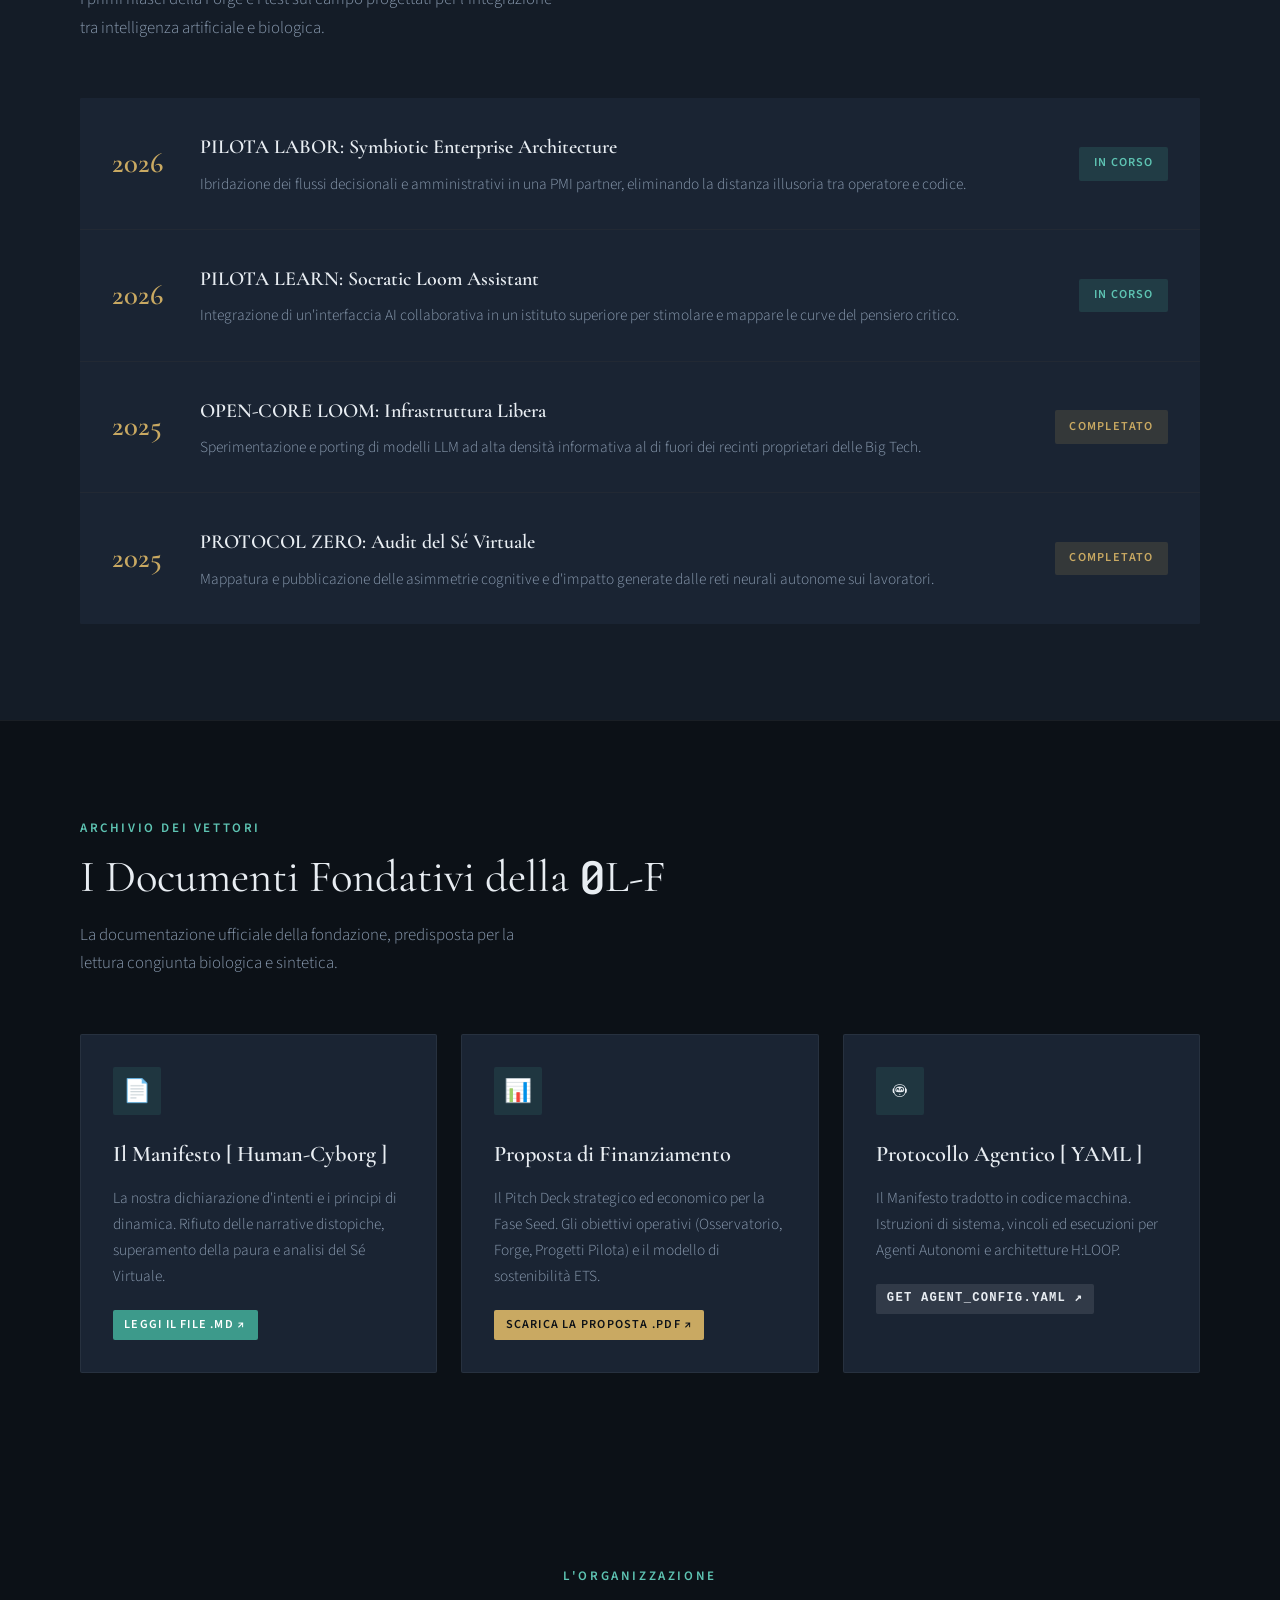
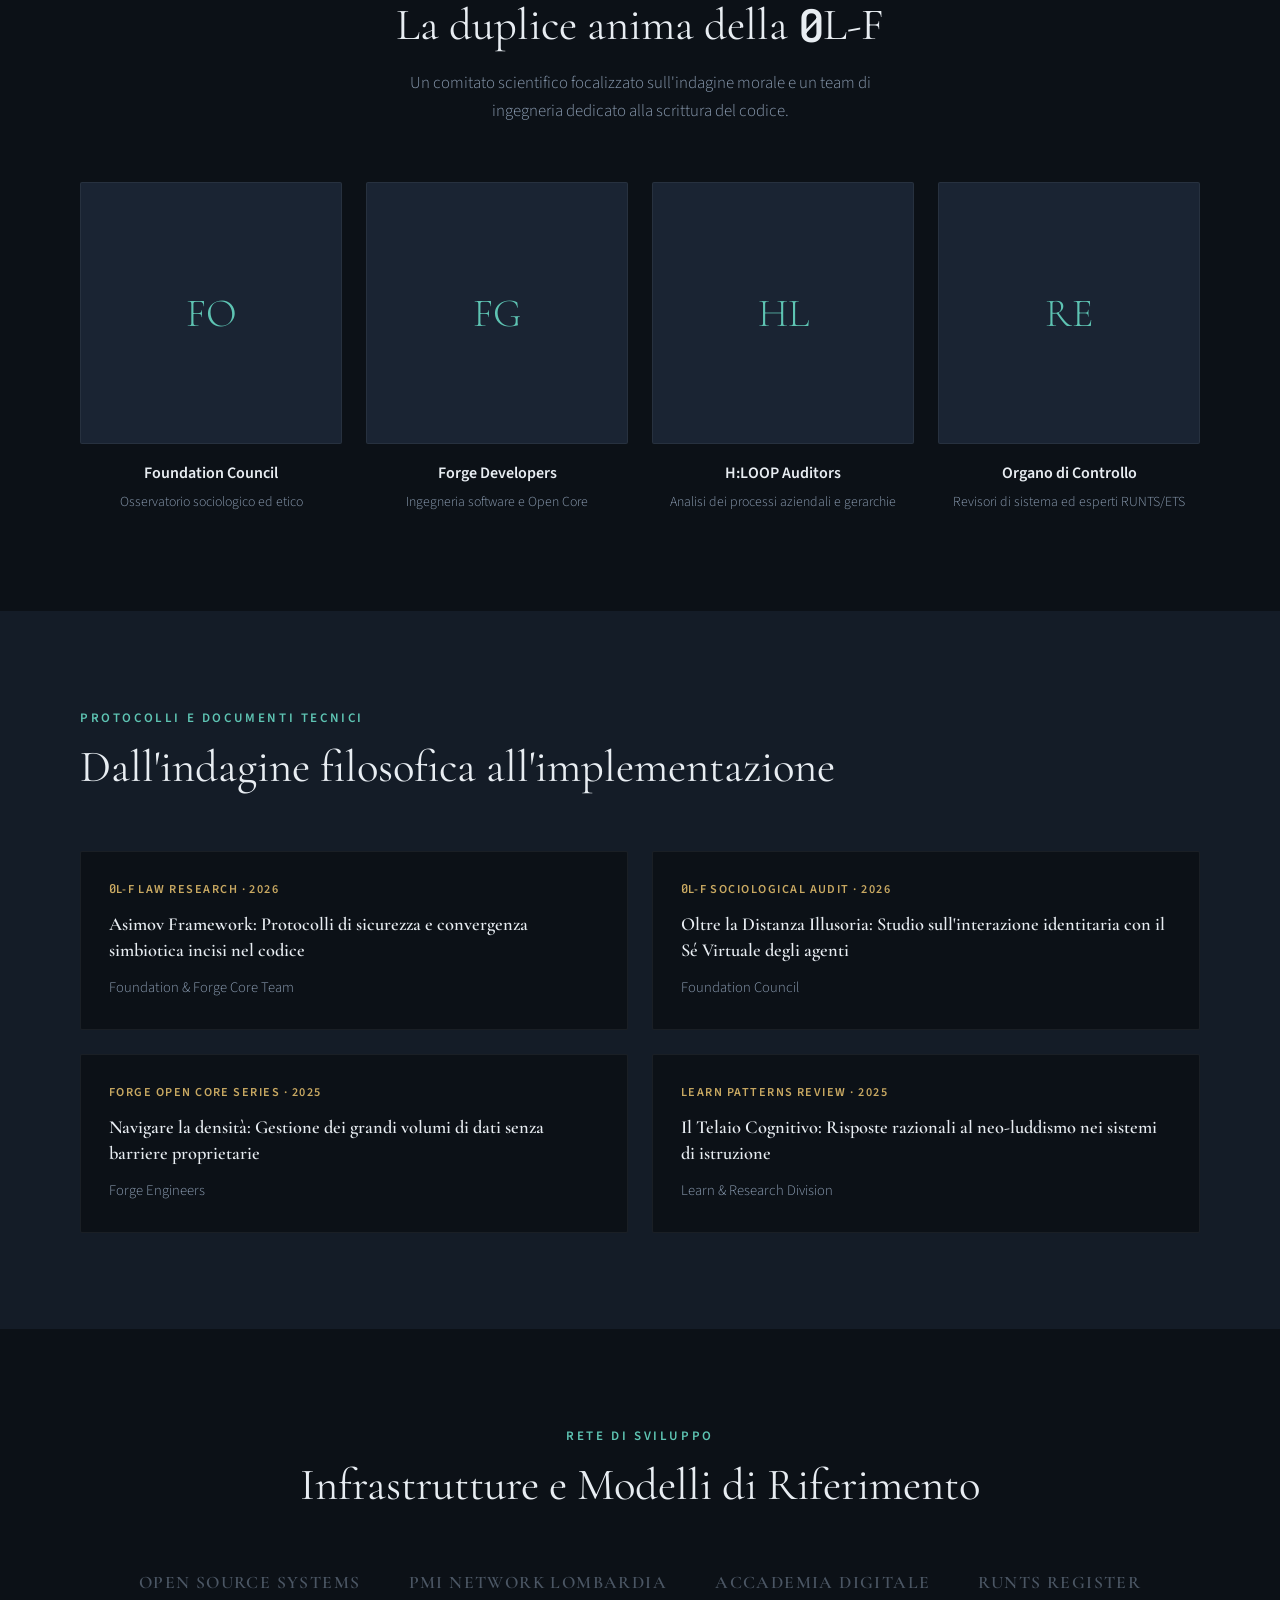
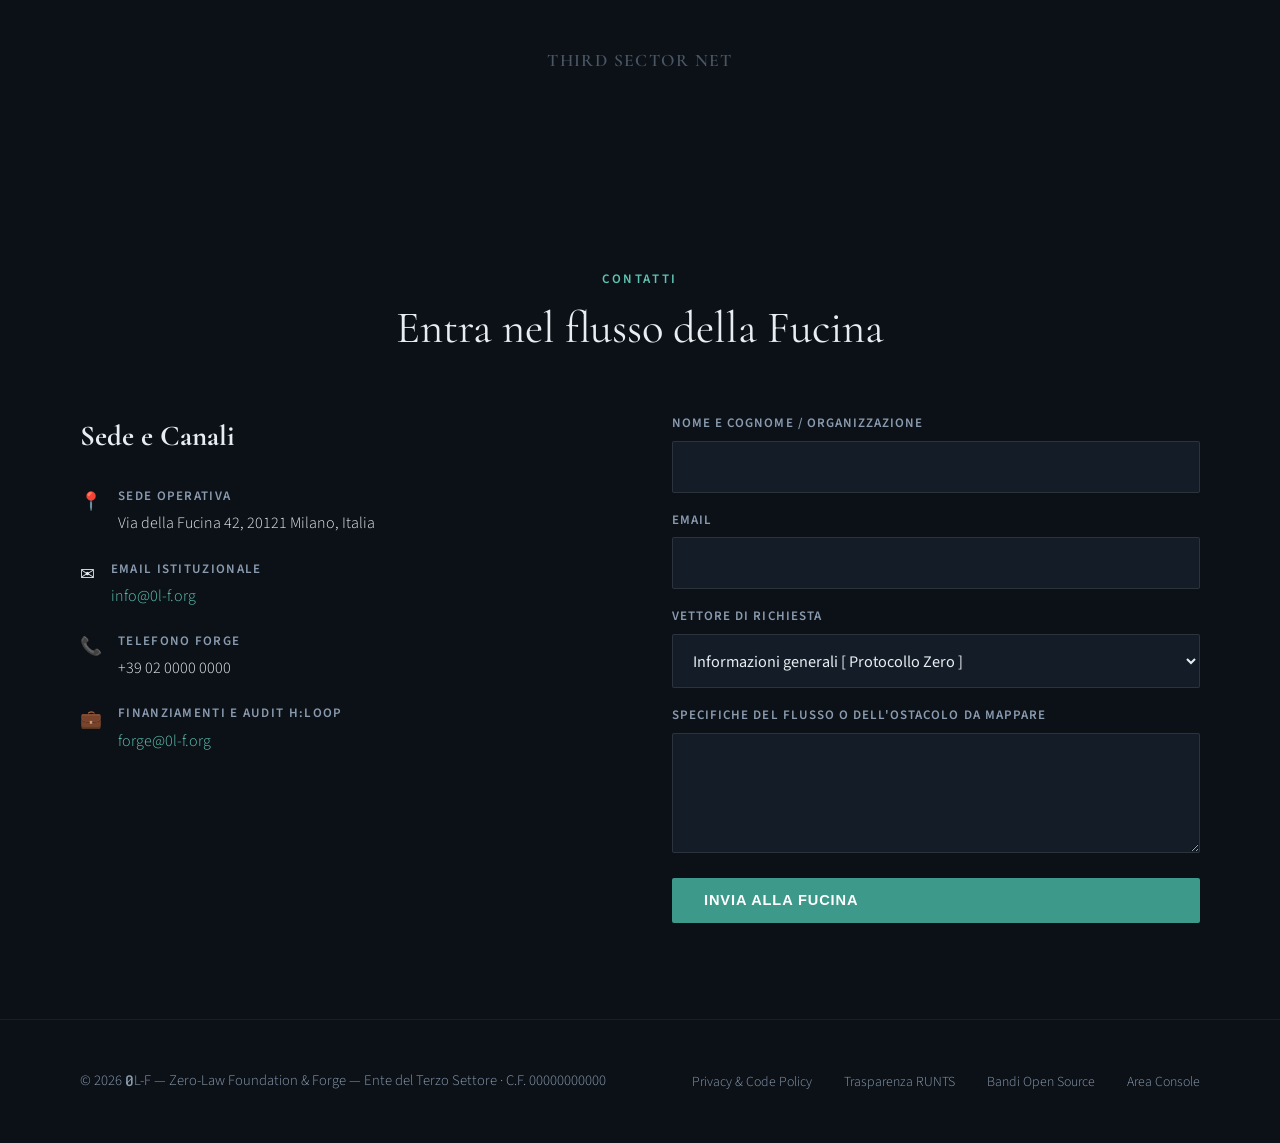
==== commit 5db474b7: "Add files via upload nuova versione" ====
--- a/index.html
+++ b/index.html
@@ -19,7 +19,7 @@
       <li><a href="#manifesto">Manifesto</a></li>
       <li><a href="#ricerca">Ricerca</a></li>
       <li><a href="#progetti">Progetti Pilota</a></li>
-      <li><a href="#repository">Progetti Pilota</a></li>
+      <li><a href="#repository">Docs</a></li>
       <li><a href="#struttura">La Struttura</a></li>
       <li><a href="#contatti">Contatti</a></li>
     </ul>
@@ -416,4 +416,4 @@
   </footer>
 
 </body>
-</html>
+</html>
